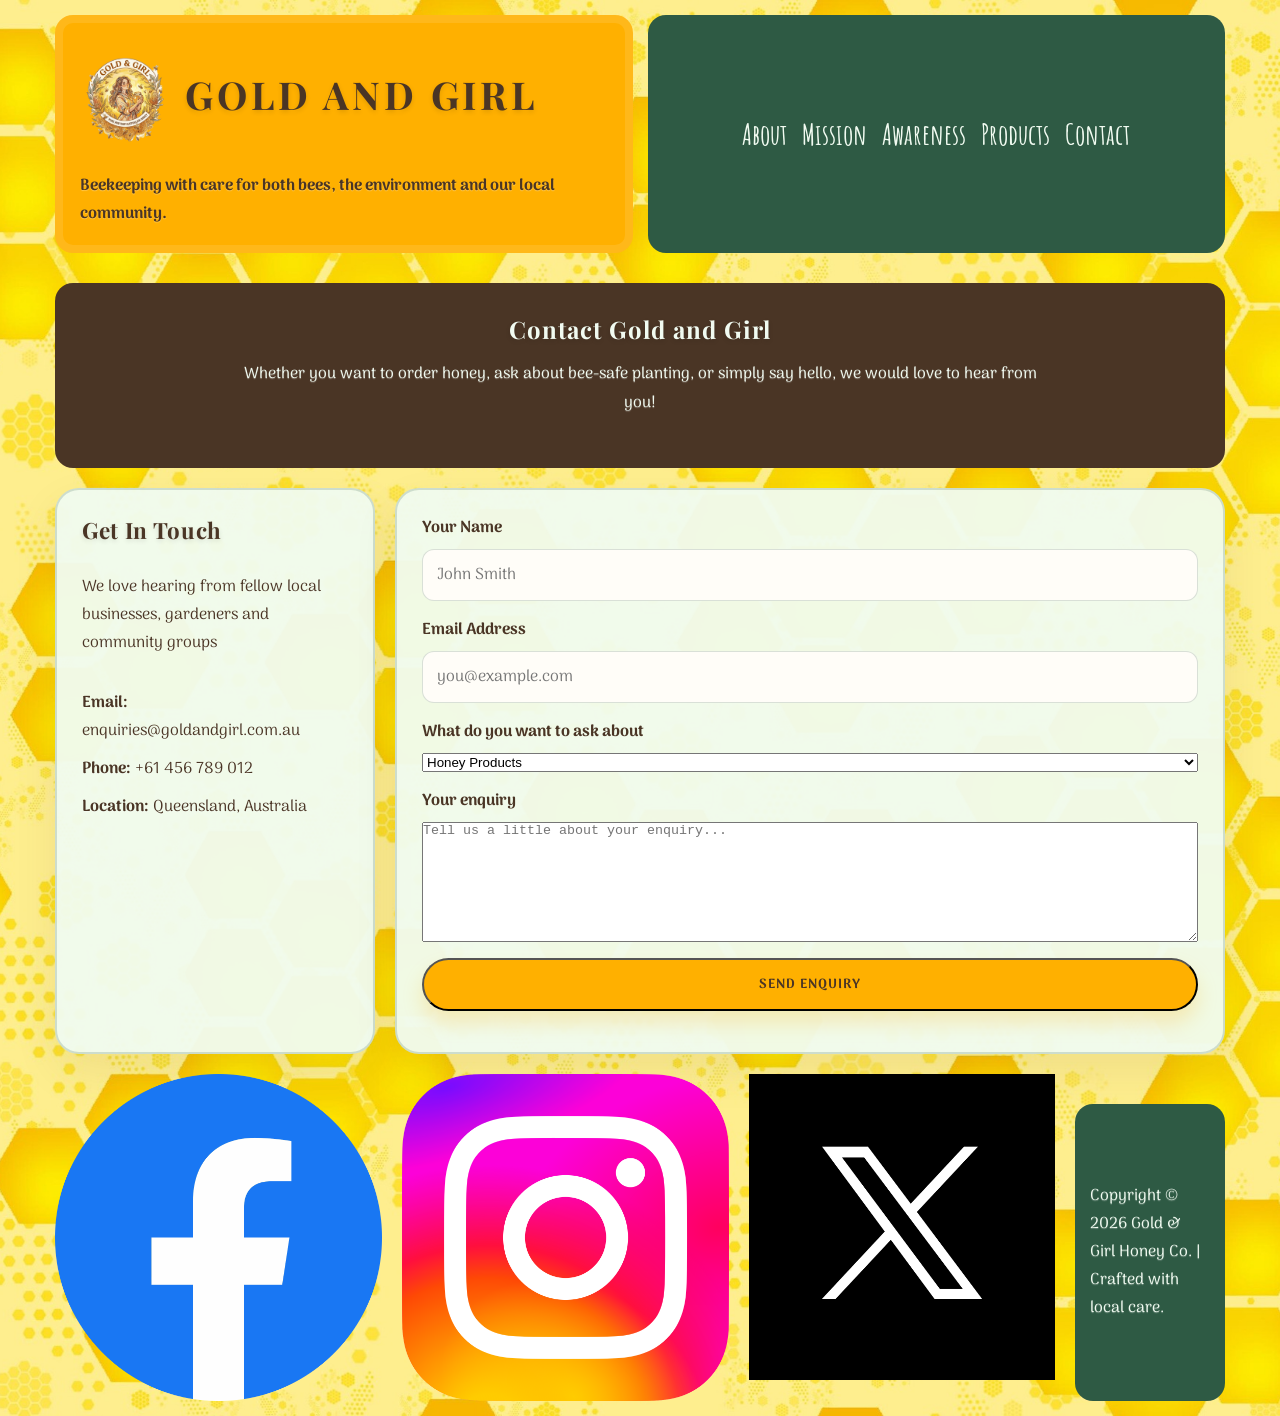
==== contacts.html @ 27033f19 "Add contact page with form and social links Create a new contacts.html page featuring an enquiry for" ====
<!DOCTYPE html>
<html lang="en">
<head>
    <meta charset="UTF-8">
    <meta name="viewport" content="width=device-width, initial-scale=1.0">
    <title>Contact Gold and Girl</title>
    <link rel="stylesheet" href="style.css">
</head>
<body>
    <header class="main-header">
        <div class="header-title">
            <div class="logo-heading">
                <img src= "images/GoldNGirlLOGO.png" alt="Gold and Girl Logo" class="logo">
                <h1>Gold and Girl</h1>
            </div>
            <p> Beekeeping with care for both bees, the environment and our local community.</p>
        </div>
        <nav class ="header-links">
            <a href="index.html#about">About</a>
            <a href="index.html#mission">Mission</a>
            <a href="index.html#awareness">Awareness</a>
            <a href="index.html#products">Products</a>
            <a href="contacts.html">Contact</a>
        </nav>
    </header>

    <main class="contacts-page">
        <section class="content-cta contact hero">
            <div>
                <h2>Contact Gold and Girl</h2>
                <p>Whether you want to order honey, ask about bee-safe planting, or simply say hello, we would love to hear from you!</p>
            </div>
        </section>

        <section class="contact-layout">
            <div class="contact-card contact-details">
                <h3>Get In Touch</h3>
                <p>We love hearing from fellow local businesses, gardeners and community groups</pp>
                <ul>
                    <li><strong>Email:</strong> enquiries@goldandgirl.com.au</li>
                    <li><strong>Phone:</strong> +61 456 789 012</li>
                    <li><strong>Location:</strong> Queensland, Australia</li>
                </ul>
            </div>

            <div class="contact-card">
                <form id="enquiry-form" class="contact-form">
                    <div class="form-row">
                        <label for="name">Your Name</label>
                        <input id="name" name="name" type="text" placeholder="John Smith" error-message="Please enter your name." required>
                    </div>

                    <div class="form-row">
                        <label for="email">Email Address</label>
                        <input id="email" name="email" type="email" placeholder="you@example.com" required>
                    </div>

                    <div class="form-row">
                        <label for="topic">What do you want to ask about</label>
                        <select id="topic" name="topic">
                            <option value="honey">Honey Products</option>
                            <option value="bees">Bee health and awareness</option>
                            <option value="order">Ordering or delivery</option>
                            <option value="other">Something else</option>
                        </select>
                    </div>

                    <div class="form-row">
                        <label for="message">Your enquiry</label>
                        <textarea id="message" name="message" rows="5" placeholder="Tell us a little about your enquiry..." required></textarea>
                    </div>

                    <button type="submit" class="btn">Send enquiry</button>
                    <div id="form-message" class="form-message" role="status" aria-live="polite">
                </form>
            </div>
        </section>
    </main>

    <social class="contact-socials">
        <a href="www.facebook.com" target="_blank" rel="noopener noreferrer">
            <img src="images/Facebook_logo.png" alt="Facebook Icon">
        </a>

        <a href="www.instagram.com" target="_blank" rel="noopener noreferrer">
            <img src="images/Instagram_logo.png" alt="instagram logo">
        </a>

        <a href="www.x.com" target="_blank" rel="noopener noreferrer">
            <img src="images/Twitter_logo.jpg" alt="X logo">
        </a>

    <footer class="main-footer">
        <p>Copyright © 2026 Gold & Girl Honey Co. | Crafted with local care. </p>
    </footer>

    <script>
        const form = document.getElementById('enquiry-form');
        const messageBox = document.getElementById('form-message');

        form.addEventListener('submit', function (event) {
            event.preventDefault();

            const name = document.getElementById('name').value.trim();
            const email = document.getElementById('email').value.trim();
            const topic = document.getElementById('topic').value;
            const message = document.getElementById('message').value.trim();

            if (!name || !email || !message) {
                messageBox.textContent = 'Please complete your name, email and enquiry before sending.';
                messageBox.className = 'form-message';
                return
            }

            let topicLabel = 'your enquiry';
            if (topic ==='honey'){
                topicLabel = 'honey order or product question';
            } else if (topic === 'bees') {
                topicLabel = 'bee health and awareness question';
            } else if (topic === 'order') {
                topicLabel = 'ordering or delivery enquiry';
            }

            messageBox.textContent = 'Thanks ${name}! Your ${topicLabel} has been recieved. We will reply to ${email} shortly.';
            messageBox.className = 'form-message success';
            form.reset();

        });
    </script>

</body>
</html>
---- style.css ----
/* ========================================================================== */
/* 1. GOOGLE FONTS IMPORT                                                     */
/* ========================================================================== */
/* This line loads custom fonts from Google so the page text looks nicer. */
@import url('https://fonts.googleapis.com/css2?family=Amatic+SC:wght@700&family=Arima:wght@400;700&family=Playfair+Display:wght@600;700&display=swap');

/* ========================================================================== */
/* 2. BRAND COLOR VARIABLES                                                   */
/* ========================================================================== */
/* The :root selector is the top-level element that holds variables we can reuse. */
:root {
    /* These are named colors that we can use throughout t  he stylesheet. */
    --amber-flame: #FFB000;    /* A warm gold color for buttons and highlights. */
    --carrot-orange: #EA8D22;  /* A stronger orange used for hover and bright accents. */
    --deep-walnut: #4A3525;    /* A dark brown color for text and headings. */
    --mint-cream: #F1FBF1;     /* A soft pale background color for the page. */
    --hunter-green: #2E5A44;   /* A rich green for links and footer background. */
}

/* ========================================================================== */
/* 3. GLOBAL RESET & BASE STYLES                                              */
/* ========================================================================== */
/* This block sets simple base rules for all elements so layout is predictable. */
* {
    box-sizing: border-box; /* Make width and height include padding and border. */
    margin: 0;              /* Remove default browser margins around every element. */
    padding: 0;             /* Remove default browser padding from every element. */
}

html, body {
    min-height: 100%;      /* Ensure the page can grow at least to full screen height. */
}

body {
    font-family: 'Arima', 'Segoe UI', system-ui, sans-serif; /* Set the default text font for the page with strong fallbacks. */
    background-color: var(--mint-cream);        /* Use the soft background color from variables. */
    color: var(--deep-walnut);                  /* Use the dark brown color for normal text. */
    padding: 15px;                              /* Add some space around the page edges. */
    max-width: 1200px;                          /* Keep the page from becoming too wide. */
    margin: 0 auto;                             /* Center the page horizontally in the browser. */
    background-image: url('images/HexagonBackgroundPattern.jpg'); /* Add a decorative background image. */
    background-size: cover;                     /* Make the background image cover the full area. */
    background-position: center;                /* Center the background image. */
    background-repeat: no-repeat;               /* Do not repeat the background image. */
}

img {
    max-width: 100%;    /* Prevent image width from overflowing its container. */
    height: auto;       /* Keep image proportions correct when resized. */
    display: block;     /* Remove default inline spacing below images. */
}

button, .btn {
    font-family: 'Arima', system-ui, sans-serif; /* Use the same font for buttons and links styled as buttons. */
}

/* ========================================================================== */
/* 4. TYPOGRAPHY RULES                                                        */
/* ========================================================================== */
/* These rules control how headings and text appear on the page. */
h1, h2, h3, h4, h5, h6 {
    font-family: 'Playfair Display', Georgia, serif; /* Use a serif font for headings. */
    font-optical-sizing: auto;                       /* Let the browser choose the best font shape. */
    font-weight: 700;                               /* Make headings bold. */
    letter-spacing: 0.03em;                         /* Add a little space between letters. */
    text-shadow: 0 2px 5px rgba(0, 0, 0, 0.12);      /* Add a soft shadow for a lifted look. */
}

h1 {
    font-size: clamp(2.4rem, 4vw, 4rem); /* Make the main heading responsive to screen size. */
    line-height: 1.03;                    /* Control the spacing between lines in the heading. */
}

h2 {
    letter-spacing: 0.04em; /* Slightly more space between letters for section headings. */
}

p, span, li, a {
    font-family: 'Arima', system-ui, sans-serif; /* Use the body font for normal text and links. */
    line-height: 1.75;                            /* Increase line spacing for readability. */
}

p, li {
    text-shadow: 0 1px 1px rgba(255, 255, 255, 0.3); /* Light shadow to soften dark text on bright backgrounds. */
}

/* ========================================================================== */
/* 5. WIREFRAME LAYOUT STYLES                                                 */
/* ========================================================================== */

.main-header {
    display: flex;      /* Use flexible layout to place header items side by side. */
    flex-wrap: wrap;    /* Allow items to wrap onto a new line on smaller screens. */
    gap: 15px;          /* Add space between header items. */
    margin-bottom: 30px;/* Add space below the header. */
}

.header-title {
    flex: 1 1 320px;    /* Allow the title area to grow and shrink with the screen. */
    background-color: var(--amber-flame); /* Use the warm gold background color. */
    color: var(--deep-walnut);             /* Dark text on the golden background. */
    padding: 25px;                        /* Add internal spacing inside the box. */
    text-align: left;                     /* Align text to the left edge. */
    border-radius: 18px;                  /* Round the corners of the box. */
    box-shadow: inset 0 0 0 8px rgba(255, 255, 255, 0.1); /* Add a subtle inner outline. */
    display: flex;                        /* Use a vertical flex layout inside the title box. */
    flex-direction: column;               /* Stack the logo and text vertically. */
    gap: 12px;                            /* Add space between items in the box. */
}

.logo-heading {
    display: flex;      /* Place logo image and title side by side. */
    align-items: center;/* Center items vertically within the row. */
    gap: 15px;          /* Add space between the logo and the title. */
    flex-wrap: nowrap;  /* Keep the logo and title on the same line if possible. */
}

.header-title h1 {
    font-size: clamp(1.7rem, 3vw, 2.6rem); /* Make the heading resize on smaller screens. */
    margin: 0;                             /* Remove default spacing around the heading. */
    text-transform: uppercase;             /* Make the heading text all uppercase. */
    letter-spacing: 0.1em;                 /* Add extra spacing between letters. */
    white-space: nowrap;                   /* Prevent the heading from wrapping to a new line. */
}

.logo {
    display: block;       /* Make the logo behave like a block-level item. */
    max-width: 90px;      /* Keep the logo from growing too large. */
    margin: 0;            /* Remove any default margins. */
    flex-shrink: 0;       /* Prevent the logo from shrinking smaller than its size. */
}

.header-title p {
    margin-top: 10px;     /* Add space above the description text. */
    font-size: 1rem;      /* Use a normal readable size for the paragraph. */
    font-weight: 700;     /* Make the description text slightly bolder. */
}

.header-links {
    flex: 1 1 320px;      /* Allow the navigation box to grow and shrink too. */
    background-color: var(--hunter-green); /* Use the dark green background. */
    display: flex;        /* Use flex layout for the links. */
    justify-content: center; /* Center the links horizontally. */
    align-items: center;  /* Center the links vertically. */
    gap: 15px;            /* Add space between each link. */
    padding: 25px;        /* Add padding inside the navigation box. */
    border-radius: 18px;  /* Round the corners of the navigation box. */
}

.header-links a {
    font-family: 'Amatic SC', 'Segoe UI', system-ui, sans-serif; /* Use a handwritten-style font for the links with fallbacks. */
    font-size: 1.8rem;                    /* Make the navigation links larger. */
    font-weight: 700;                     /* Make the links bold. */
    color: var(--mint-cream);             /* Use pale text on the dark green background. */
    text-decoration: none;                /* Remove the underline from the links. */
    transition: color 0.2s ease;          /* Smoothly change the color on hover. */
}

.header-links a:hover {
    color: var(--carrot-orange); /* Change link color when the mouse moves over it. */
}

.hero-section {
    position: relative;                     /* Allow layered decorations inside this section. */
    overflow: hidden;                       /* Hide anything that spills outside the section edges. */
    background-color: rgba(241, 251, 241, 0.95); /* Light panel color for the hero area. */
    color: var(--deep-walnut);              /* Dark text color inside the hero area. */
    min-height: 260px;                      /* Give the hero section a minimum height. */
    display: flex;                          /* Use flex layout to center its content. */
    justify-content: center;                /* Center content horizontally. */
    align-items: center;                    /* Center content vertically. */
    text-align: center;                     /* Center the text inside. */
    padding: 40px 30px;                     /* Add padding inside the hero area. */
    border-radius: 18px;                    /* Round the corners of the hero section. */
    border: 3px solid var(--deep-walnut);   /* Add a dark border around the hero section. */
    box-shadow: 0 18px 36px rgba(74, 53, 37, 0.12); /* Add a soft shadow for depth. */
    margin-bottom: 30px;                    /* Add space below the hero section. */
}

.hero-section::before {
    content: '';
    /* This adds a decorative image behind the hero content. */
    position: absolute;
    right: -18%;
    top: 50%;
    width: 420px;
    height: 420px;
    transform: translateY(-50%) rotate(8deg);
    background: url('images/GoldAndGirlHoneyPic.jpg') center/contain no-repeat;
    opacity: 0.18;                           /* Make it very subtle. */
    filter: blur(0.7px);                     /* Slightly blur the decoration. */
    pointer-events: none;                    /* Prevent the decoration from catching mouse clicks. */
}

.hero-section > div {
    position: relative; /* Keep the hero text above the decorative background. */
    z-index: 1;         /* Ensure the text stays in front. */
}

.hero-section h2 {
    font-size: clamp(2.4rem, 4vw, 3.8rem); /* Make the hero headline scale with screen width. */
    margin-bottom: 18px;                  /* Add space below the headline. */
    text-transform: uppercase;            /* Make the headline all uppercase letters. */
    letter-spacing: 0.08em;               /* Slightly space out the letters. */
}

.hero-section p {
    max-width: 760px;     /* Limit the line length for easier reading. */
    margin: 0 auto 25px;  /* Center the paragraph and add space below it. */
    line-height: 1.85;    /* Make the text lines more readable. */
    letter-spacing: 0.01em;
}

.bee-flight-section,
.product-showcase {
    padding: 25px 0;      /* Add vertical space above and below these sections. */
    margin-bottom: 30px;  /* Add extra space below each section. */
}

.bee-flight-card,
.product-card {
    display: flex;        /* Use flex layout to position inner elements. */
    flex-wrap: wrap;      /* Allow content to wrap on narrow screens. */
    gap: 25px;            /* Add space between the card contents. */
    align-items: center;  /* Align content vertically within the card. */
    background-color: rgba(241, 251, 241, 0.95); /* Light card background. */
    border: 2px solid rgba(46, 90, 68, 0.18);    /* Soft border around the card. */
    border-radius: 24px;
    box-shadow: 0 18px 45px rgba(74, 53, 37, 0.08); /* Light shadow for depth. */
    padding: 25px;
    overflow: hidden;     /* Hide overflow from child elements. */
    position: relative;   /* Allow absolute-positioned decorations inside. */
    background-image: radial-gradient(circle at top left, rgba(255, 176, 0, 0.08), transparent 16%),
        radial-gradient(circle at bottom right, rgba(255, 212, 134, 0.08), transparent 22%);
    /* Very subtle gradient decoration in the card background. */
}

.bee-flight-card > * {
    position: relative;   /* Keep child items above any decorative background. */
    z-index: 1;           /* Ensure the text and video show in front. */
}

.product-card::before {
    content: '';
    position: absolute;
    right: -10px;
    bottom: -10px;
    width: 260px;
    height: 260px;
    background: url('images/GoldAndGirlHoneyPic.jpg') center/contain no-repeat;
    opacity: 0.12;
    transform: rotate(10deg);
    pointer-events: none;
    /* Decorative background image for product cards. */
}

.product-card > * {
    position: relative; /* Keep the card content above the decoration. */
    z-index: 1;
}

.product-grid {
    display: grid;                 /* Use a grid layout for the products. */
    grid-template-columns: repeat(3, minmax(240px, 1fr)); /* Three columns that shrink but never get smaller than 240px. */
    gap: 20px;                     /* Add space between product cards. */
    margin-top: 30px;              /* Add space above the product grid. */
}

.product-item {
    background-color: rgba(241, 251, 241, 0.98); /* Light background for the product card. */
    border: 2px solid rgba(46, 90, 68, 0.18);    /* Soft green border. */
    border-radius: 24px;                      /* Round the card corners. */
    padding: 22px;                            /* Add space inside the card. */
    box-shadow: 0 18px 30px rgba(74, 53, 37, 0.08); /* Soft drop shadow. */
    display: flex;                            /* Use flex so the card can stack content vertically. */
    flex-direction: column;                   /* Stack child elements top to bottom. */
    gap: 16px;                                /* Add space between child elements. */
}

.product-item-img {
    width: 100%;      /* Make the image fill the card width. */
    height: 180px;    /* Fix the image height so cards line up nicely. */
    object-fit: cover;/* Crop the image to fill the box without stretching. */
    border-radius: 18px; /* Round the image corners. */
}

.product-item h3 {
    margin: 0;        /* Remove default heading margin. */
    font-size: 1.4rem; /* Make the product title a little larger. */
}

.product-item ul {
    list-style: none; /* Remove default bullet styling from the list. */
    padding: 0;
    margin: 0;
    display: grid;    /* Use a grid so list items stack cleanly with gaps. */
    gap: 8px;         /* Add space between list items. */
}

.product-item li {
    position: relative; /* Allow a custom bullet to be positioned. */
    padding-left: 22px; /* Make room for the custom bullet. */
    line-height: 1.6;   /* Increase line spacing for readability. */
}

.product-item li::before {
    content: '•';         /* Add a custom bullet character before each item. */
    position: absolute;   /* Position it absolutely inside the list item. */
    left: 0;              /* Place it at the left edge. */
    color: var(--carrot-orange); /* Use the accent orange for the bullet. */
}

.product-note {
    margin-top: auto;      /* Push this note to the bottom of the card if space allows. */
    color: var(--deep-walnut);
    opacity: 0.8;          /* Make the note a little lighter than regular text. */
    font-size: 0.95rem;    /* Slightly smaller text for the note. */
}

.product-action {
    display: flex;         /* Arrange the price and button in a row. */
    align-items: center;   /* Align the price and button vertically. */
    justify-content: space-between; /* Put them at opposite ends of the row. */
    gap: 12px;             /* Add space between the price and button. */
    margin-top: 12px;      /* Add space above this action row. */
}

.price {
    font-weight: 700;      /* Make the price bold. */
    color: var(--deep-walnut); /* Use dark color for readability. */
    background: rgba(255, 176, 0, 0.08); /* Add a soft gold background. */
    padding: 8px 12px;     /* Give the price some padding. */
    border-radius: 12px;   /* Round the edges of the price badge. */
}

@media (max-width: 920px) {
    .product-grid {
        grid-template-columns: 1fr; /* On smaller screens, stack product cards vertically. */
    }
}

.bee-flight-text,
.product-copy {
    flex: 1; /* Allow text blocks to take up available space inside their containers. */
}

.bee-flight-text h2,
.product-copy h2 {
    margin-bottom: 15px; /* Add space below section headings. */
}

.bee-flight-text p,
.product-copy p {
    margin-bottom: 15px; /* Add space below paragraphs. */
    line-height: 1.7;    /* Make paragraph text easier to read. */
}

.product-card {
    flex-wrap: wrap; /* Allow product card content to wrap on narrow screens. */
}

.jar-img {
    width: min(100%, 400px); /* Limit jar image width to 400px but allow it to shrink. */
    border-radius: 24px;
    box-shadow: 0 15px 40px rgba(74, 53, 37, 0.14); /* Add a soft shadow to the jar image. */
}

.product-copy ul {
    list-style: none; /* Remove default bullet points from this list too. */
    padding: 0;
    margin: 0 0 18px;
    display: grid;
    gap: 10px;
}

.product-copy li {
    position: relative;
    padding-left: 24px; /* Add room for the custom bullet. */
    line-height: 1.7;
}

.product-copy li::before {
    content: '•';
    position: absolute;
    left: 0;
    color: var(--carrot-orange); /* Use the same orange bullet style. */
}

.btn {
    display: inline-block; /* Make the button behave like text but with block properties. */
    padding: 14px 28px;    /* Add space inside the button. */
    border-radius: 999px;  /* Make the button pill-shaped. */
    background-color: var(--amber-flame); /* Use the warm gold color for buttons. */
    color: var(--deep-walnut);            /* Dark text on the button. */
    text-decoration: none; /* Remove the underline from link buttons. */
    font-weight: 700;      /* Make button text bold. */
    letter-spacing: 0.08em;/* Add space between letters in button text. */
    text-transform: uppercase; /* Make button text uppercase. */
    box-shadow: 0 12px 20px rgba(255, 176, 0, 0.22); /* Soft glow around the button. */
    transition: transform 0.2s ease, background-color 0.2s ease, box-shadow 0.2s ease;
    /* Smooth transition for hover effects. */
}

.btn:hover {
    transform: translateY(-2px); /* Slightly lift the button when hovered. */
    background-color: var(--carrot-orange); /* Darken the button on hover. */
}

.btn-light {
    background-color: var(--mint-cream); /* A lighter button style with a pale background. */
    color: var(--deep-walnut);           /* Dark text for contrast. */
}

main {
    display: flex;        /* Use flex layout to stack the main content sections. */
    flex-direction: column;/* Stack sections vertically. */
    gap: 20px;            /* Add space between main sections. */
}

.content-about,
.content-cta {
    padding: 30px;        /* Add padding inside these content sections. */
    border-radius: 18px;  /* Round the corners of the sections. */
}

.content-about {
    background-color: var(--mint-cream); /* Use a pale background for these text sections. */
    border: 3px solid var(--hunter-green); /* Add a green border around the section. */
    color: var(--deep-walnut);            /* Use dark text. */
    display: grid;                        /* Use grid layout to place text and images side by side. */
    grid-template-columns: minmax(0, 1fr) minmax(240px, 360px); /* Two columns: text and image. */
    gap: 25px;                            /* Add space between the columns. */
    align-items: center;                  /* Align content vertically in the center. */
}

.content-about .about-text {
    text-align: left; /* Keep the about text aligned to the left side. */
}

.content-about h2 {
    margin-bottom: 15px; /* Add space under each section heading. */
}

.content-about p {
    margin-bottom: 15px; /* Add space below paragraphs. */
    line-height: 1.8;    /* Make paragraphs easier to read. */
}

.product-img {
    width: 100%;        /* Make the section image fill its column width. */
    border-radius: 18px; /* Round the image corners. */
    box-shadow: 0 10px 30px rgba(74, 53, 37, 0.15); /* Add a soft shadow around the image. */
}

.content-cta {
    background-color: var(--deep-walnut); /* Use a dark background for the call-to-action section. */
    color: var(--mint-cream);             /* Use pale text on the dark background. */
    text-align: center;                   /* Center the content inside. */
}

.content-cta h2 {
    margin-bottom: 15px; /* Add space under the call-to-action heading. */
}

.content-cta p {
    margin-bottom: 20px; /* Add space below call-to-action paragraphs. */
    max-width: 820px;    /* Limit line length for readability. */
    margin-left: auto;   /* Center the paragraph block. */
    margin-right: auto;  /* Center the paragraph block. */
    line-height: 1.8;
}

.product-video {
    width: min(100%, 560px); /* Make the video responsive up to 560px wide. */
    border-radius: 24px;     /* Round the video corners. */
    box-shadow: 0 18px 40px rgba(74, 53, 37, 0.14); /* Add a soft shadow under the video. */
}



.main-footer {
    background-color: var(--hunter-green); /* Use the dark footer background color. */
    color: var(--mint-cream);             /* Make footer text light. */
    min-height: 60px;                     /* Give the footer a minimum height. */
    display: flex;                        /* Use flex layout to center content. */
    justify-content: center;              /* Center the footer text horizontally. */
    align-items: center;                  /* Center the footer text vertically. */
    padding: 15px;                        /* Add padding inside the footer. */
    border-radius: 18px;                  /* Round the footer corners too. */
    margin-top: 30px;                     /* Add space above the footer. */
}

.contact-page {
    display: flex;        /* Use flex layout to arrange contact form and info side by side. */
    flex-wrap: wrap;      /* Allow content to wrap on smaller screens. */
    gap: 30px;            /* Add space between the two main sections. */
    padding: 30px;        /* Add padding inside the contact page section. */
    background-color: var(--mint-cream); /* Use a light background for the contact page. */
    border-radius: 18px;  /* Round the corners of the contact page section. */
    border: 3px solid var(--hunter-green); /* Add a green border around the contact page section. */
}

.contact-socials {
    display: flex;        /* Use flex layout for social links. */
    gap: 20px;            /* Add space between social icons. */
    justify-content: center; /* Center the social links horizontally. */
    margin-top: 20px;     /* Add space above the social links. */
}

.contact-hero{
    background-color: var(--deep-walnut); /* Use a dark background for the contact hero section. */
    color: var(--mint-cream);             /* Make text light on the dark background. */
    text-align: center;                   /* Center the content inside. */
    padding: 30px;                        /* Add padding inside the hero section. */
    border-radius: 18px;                  /* Round the corners of the hero section. */
}

.contact-layout {
    display: grid;        /* Use grid layout to arrange contact form and info side by side. */
    grid-template-columns: minmax(250px, 320px) minmax(0, 1fr); /* Create two equal columns. */
    gap: 20px;            /* Add space between the two main sections. */
}

.contact-card {
    background-color: rgba(241, 251, 241, 0.95); /* Light card background for contact info. */
    border: 2px solid rgba(46, 90, 68, 0.18);    /* Soft border around the card. */
    border-radius: 24px;                      /* Round the corners of the card. */
    box-shadow: 0 18px 45px rgba(74, 53, 37, 0.08); /* Light shadow for depth. */
    padding: 25px;                            /* Add space inside the card. */
    display: flex;                            /* Use flex layout to arrange content inside the card. */
    flex-direction: column;                   /* Stack child elements vertically. */
    gap: 16px;                                /* Add space between child elements. */
}

.contact-details h3 {
    margin-bottom: 12px;        /* Remove default heading margin. */
    font-size: 1.4rem; /* Make the contact detail title a little larger. */
}

.contact-details p {
    margin-bottom: 16px;                  /* Remove default paragraph margin. */
}

.contact-details ul {
    list-style: none; /* Remove default bullet styling from the list. */
    padding: 0;
    margin: 0;
    display: grid;    /* Use a grid so list items stack cleanly with gaps. */
    gap: 10px;         /* Add space between list items. */
}

.contact-form {
    display: flex;        /* Use flex layout to arrange form fields vertically. */
    flex-direction: column; /* Stack form fields on top of each other. */
    gap: 16px;            /* Add space between form fields. */
}

.form-row{
    display: flex;        /* Use flex layout to arrange label and input side by side. */
    flex-direction: column; /* Stack label and input vertically on smaller screens. */
    gap: 8px;             /* Add space between label and input. */
}

.form-row label {
    font-weight: 700;     /* Make the label text bold. */
    color: var(--deep-walnut); /* Use dark color for labels. */
}

.form-row input,
.form-row textarea
.form-row select {
    padding: 12px 14px;        /* Add padding inside input fields. */
    border-radius: 12px;   /* Round the corners of input fields. */
    border: 1px solid rgba(46, 90, 68, 0.18); /* Soft border around input fields. */
    font-family: 'Arima', system-ui, sans-serif; /* Use the same font for inputs. */
    font-size: 1rem;      /* Set a readable font size for inputs. */
    background-color: #fffdf8; /* Light background for input fields. */
}

.form-row textarea {
    min-height: 120px;    /* Ensure the textarea is tall enough for multiple lines. */
    resize: vertical;     /* Allow users to resize the textarea vertically only. */
}

.form-message.success {
    color: var(--hunter-green); /* Use green color for success messages. */
    font-weight: 700;           /* Make the success message bold. */
}


@media (max-width: 920px) {
    .product-grid {
        grid-template-columns: 1fr; /* Stack products vertically on narrower screens. */
    }
    .bee-flight-card,
    .product-card {
        flex-direction: column; /* Stack card contents vertically on smaller screens. */
    }
    .contact-layout {
        grid-template-columns: 1fr; /* Stack contact form and info vertically on smaller screens. */
    }
}
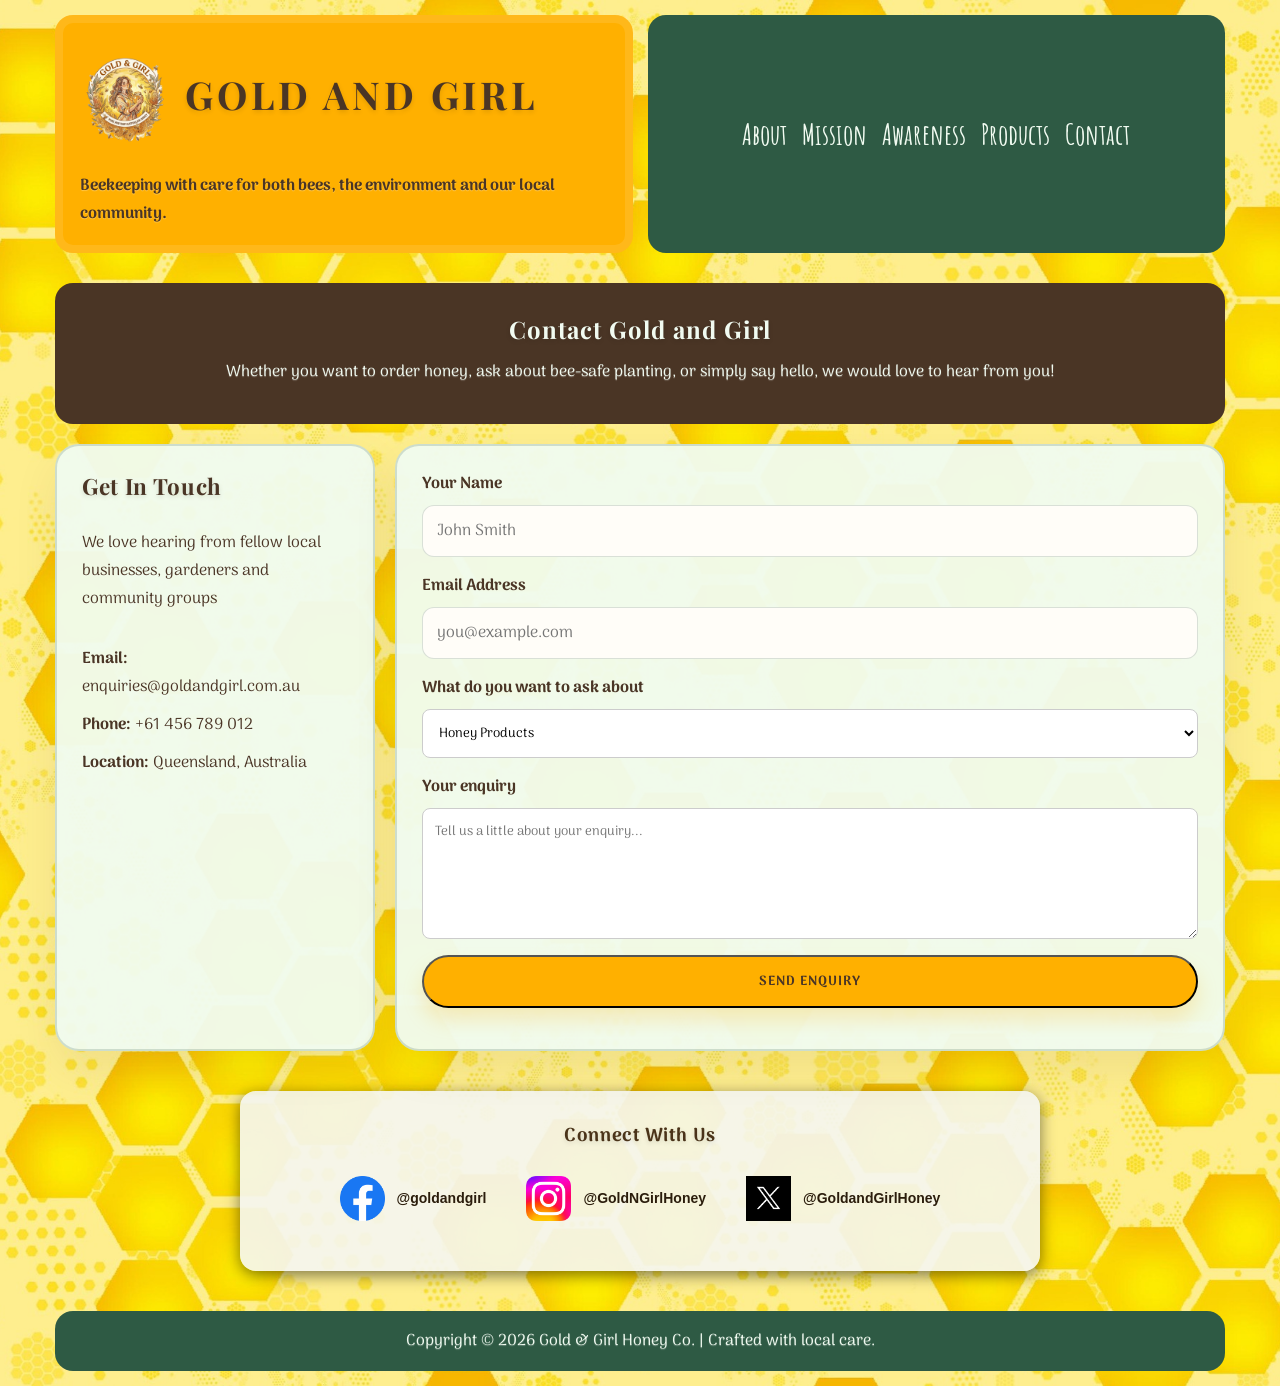
==== commit e01cb570: "Fix contact page HTML and add socials styling Correct HTML errors and enhance contact page layout an" ====
--- a/contacts.html
+++ b/contacts.html
@@ -35,7 +35,7 @@
         <section class="contact-layout">
             <div class="contact-card contact-details">
                 <h3>Get In Touch</h3>
-                <p>We love hearing from fellow local businesses, gardeners and community groups</pp>
+                <p>We love hearing from fellow local businesses, gardeners and community groups</p>
                 <ul>
                     <li><strong>Email:</strong> enquiries@goldandgirl.com.au</li>
                     <li><strong>Phone:</strong> +61 456 789 012</li>
@@ -71,24 +71,31 @@
                     </div>
 
                     <button type="submit" class="btn">Send enquiry</button>
-                    <div id="form-message" class="form-message" role="status" aria-live="polite">
+                    <div id="form-message" class="form-message" role="status" aria-live="polite"></div>
                 </form>
             </div>
         </section>
     </main>
 
-    <social class="contact-socials">
-        <a href="www.facebook.com" target="_blank" rel="noopener noreferrer">
-            <img src="images/Facebook_logo.png" alt="Facebook Icon">
-        </a>
+    <section class="socials-section">
+        <h3>Connect With Us</h3>
+        <div class="contact-socials">
+            <a href="https://www.facebook.com" target="_blank" rel="noopener noreferrer" class="social-link-item">
+                <img src="images/Facebook_logo.png" alt="Facebook Icon">
+                <span>@goldandgirl</span>
+            </a>
 
-        <a href="www.instagram.com" target="_blank" rel="noopener noreferrer">
-            <img src="images/Instagram_logo.png" alt="instagram logo">
-        </a>
+            <a href="https://www.instagram.com" target="_blank" rel="noopener noreferrer" class="social-link-item">
+                <img src="images/Instagram_logo.png" alt="instagram logo">
+                <span>@GoldNGirlHoney</span>
+            </a>
 
-        <a href="www.x.com" target="_blank" rel="noopener noreferrer">
-            <img src="images/Twitter_logo.jpg" alt="X logo">
-        </a>
+            <a href="https://www.x.com" target="_blank" rel="noopener noreferrer" class="social-link-item">
+                <img src="images/Twitter_logo.jpg" alt="X logo">
+                <span>@GoldandGirlHoney</span>
+            </a>
+        </div>
+    </section>
 
     <footer class="main-footer">
         <p>Copyright © 2026 Gold & Girl Honey Co. | Crafted with local care. </p>
@@ -121,7 +128,7 @@
                 topicLabel = 'ordering or delivery enquiry';
             }
 
-            messageBox.textContent = 'Thanks ${name}! Your ${topicLabel} has been recieved. We will reply to ${email} shortly.';
+            messageBox.textContent = `Thanks ${name}! Your ${topicLabel} has been received. We will reply to ${email} shortly.`;
             messageBox.className = 'form-message success';
             form.reset();
 
--- a/style.css
+++ b/style.css
@@ -416,7 +416,11 @@
     flex-direction: column;/* Stack sections vertically. */
     gap: 20px;            /* Add space between main sections. */
 }
-
+.content-cta.contact.hero p {
+    max-width: 100%;      /* Gives the text more room to breathe horizontally */
+    margin: 10px auto;   /* Centers the text block inside the brown banner */
+    line-height: 1.5;    /* Makes the paragraph readable */
+}
 .content-about,
 .content-cta {
     padding: 30px;        /* Add padding inside these content sections. */
@@ -493,18 +497,100 @@
 .contact-page {
     display: flex;        /* Use flex layout to arrange contact form and info side by side. */
     flex-wrap: wrap;      /* Allow content to wrap on smaller screens. */
-    gap: 30px;            /* Add space between the two main sections. */
+    gap: 50px;            /* Add space between the two main sections. */
     padding: 30px;        /* Add padding inside the contact page section. */
     background-color: var(--mint-cream); /* Use a light background for the contact page. */
     border-radius: 18px;  /* Round the corners of the contact page section. */
     border: 3px solid var(--hunter-green); /* Add a green border around the contact page section. */
 }
 
+.socials-section {
+    background-color: rgba(245, 247, 242, 0.9);
+    border-radius: 16px;
+    padding: 30px;
+    margin: 40px auto;
+    max-width: 800px;
+    text-align: center;
+    box-shadow: 0 4px 15px rgba(0,0,0,0.5);
+}
+
+.socials-section h3 {
+    margin-top: 0;
+    margin-bottom: 25px;
+    color: #4a3319;
+    font-family: inherit;
+    
+}
+
 .contact-socials {
     display: flex;        /* Use flex layout for social links. */
-    gap: 20px;            /* Add space between social icons. */
+    gap: 30px;            /* Add space between social icons. */
     justify-content: center; /* Center the social links horizontally. */
-    margin-top: 20px;     /* Add space above the social links. */
+    margin: 20px 0;     /* Add space above the social links. */
+    gap: 40px;
+    align-items: center;
+    flex-wrap: wrap;
+}
+
+.social-link-item {
+    display: flex;
+    flex-direction: row;
+    align-items: center;
+    gap: 12px;
+    text-decoration: none;
+}
+
+.social-link-item img {
+    width: 55px;
+    height: 55px;
+    object-fit: contain;
+    transition: transform 0.2 ease;
+
+}
+
+.social-link-item span {
+    font-size: 14px;
+    font-weight: bold;
+    color: #2b1d0c;
+    font-family: sans-serif;
+}
+
+.social-link-item:hover img {
+    transform: scale(1.1);
+}
+
+.social-link-item:hover span{
+    text-decoration: underline;
+}
+
+.contact-form input,
+.contact-form select,
+.contact-form textarea {
+    width: 100%;
+    padding: 12px;
+    border: 1px solid #ccc;
+    border-radius: 8px;
+    font-family: inherit;
+    box-sizing: border-box;
+    background-color: #fff;
+}
+
+.contact-form textarea{
+    resize: vertical;
+    min-height: 120px;
+}
+
+
+
+.contact-socials img {
+    width: 45px;
+    height: 45px;
+    object-fit: contain;
+    transition: transform 0.2 ease;
+}
+
+.contact-socials a:hover img {
+    transform: scale(1.1);
 }
 
 .contact-hero{
@@ -516,8 +602,9 @@
 }
 
 .contact-layout {
-    display: grid;        /* Use grid layout to arrange contact form and info side by side. */
-    grid-template-columns: minmax(250px, 320px) minmax(0, 1fr); /* Create two equal columns. */
+    display: grid;
+    align-items: stretch;   
+    grid-template-columns: minmax(250px, 320px) minmax(0, 1fr);     /* Use grid layout to arrange contact form and info side by side. */
     gap: 20px;            /* Add space between the two main sections. */
 }
 
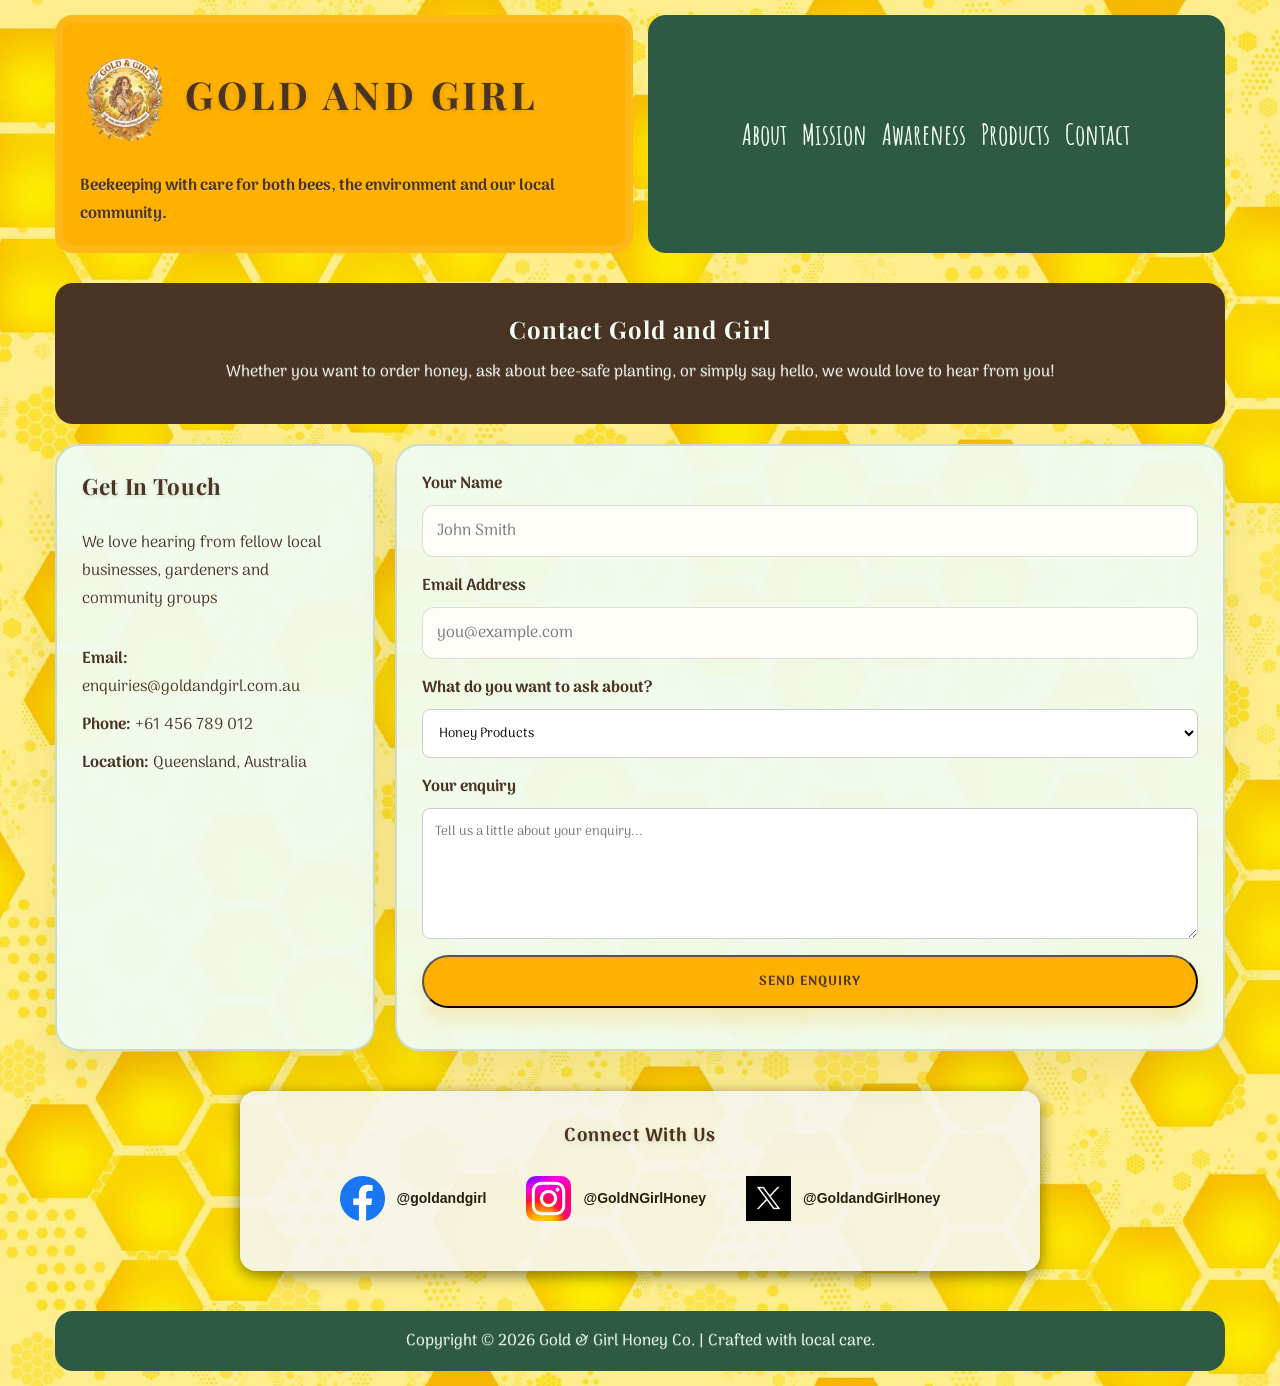
==== commit 4ba60c1b: "Refactor comments and clean up HTML/CSS documentation Remove verbose line-by-line comments from inde" ====
--- a/contacts.html
+++ b/contacts.html
@@ -6,7 +6,7 @@
     <title>Contact Gold and Girl</title>
     <link rel="stylesheet" href="style.css">
 </head>
-<body>
+<body><!-- Titlee section/header -->
     <header class="main-header">
         <div class="header-title">
             <div class="logo-heading">
@@ -15,12 +15,13 @@
             </div>
             <p> Beekeeping with care for both bees, the environment and our local community.</p>
         </div>
+        <!-- Nav links -->
         <nav class ="header-links">
             <a href="index.html#about">About</a>
             <a href="index.html#mission">Mission</a>
             <a href="index.html#awareness">Awareness</a>
             <a href="index.html#products">Products</a>
-            <a href="contacts.html">Contact</a>
+            <a href="contacts.html">Contact</a><!-- New contact page (this page) -->
         </nav>
     </header>
 
@@ -34,70 +35,76 @@
 
         <section class="contact-layout">
             <div class="contact-card contact-details">
-                <h3>Get In Touch</h3>
+                <h3>Get In Touch</h3><!-- contact layout-->
                 <p>We love hearing from fellow local businesses, gardeners and community groups</p>
                 <ul>
                     <li><strong>Email:</strong> enquiries@goldandgirl.com.au</li>
-                    <li><strong>Phone:</strong> +61 456 789 012</li>
+                    <li><strong>Phone:</strong> +61 456 789 012</li><!--all fictional info-->
                     <li><strong>Location:</strong> Queensland, Australia</li>
                 </ul>
             </div>
 
-            <div class="contact-card">
-                <form id="enquiry-form" class="contact-form">
+            <div class="contact-card"><!-- the website web3forms just told me to paste this in my .html file-->
+                 <form id="enquiry-form" class="contact-form" action="https://api.web3forms.com/submit" method="POST">
+
+                    <input type="hidden" name="access_key" value="b2ed19f0-d632-40c3-b9b5-d496e8c6b7c5">
+                        
+                    <input type="hidden" name="redirect" value="">
+
                     <div class="form-row">
-                        <label for="name">Your Name</label>
-                        <input id="name" name="name" type="text" placeholder="John Smith" error-message="Please enter your name." required>
+                        <label for="name">Your Name</label><!--website asking for name-->
+                        <input id="name" name="name" type="text" placeholder="John Smith" required><!-- Grey faint placeholder text in the textboxes-->
                     </div>
 
                     <div class="form-row">
-                        <label for="email">Email Address</label>
+                        <label for="email">Email Address</label><!-- website asking for email -->
                         <input id="email" name="email" type="email" placeholder="you@example.com" required>
                     </div>
 
-                    <div class="form-row">
-                        <label for="topic">What do you want to ask about</label>
+                    <div class="form-row"><!-- topic selection -->
+                        <label for="topic">What do you want to ask about?</label>
                         <select id="topic" name="topic">
-                            <option value="honey">Honey Products</option>
+                            <option value="honey">Honey Products</option> <!--options-->
                             <option value="bees">Bee health and awareness</option>
                             <option value="order">Ordering or delivery</option>
                             <option value="other">Something else</option>
                         </select>
                     </div>
 
-                    <div class="form-row">
+                    <div class="form-row"><!-- A 5 row wide textbox for extra info -->
                         <label for="message">Your enquiry</label>
                         <textarea id="message" name="message" rows="5" placeholder="Tell us a little about your enquiry..." required></textarea>
                     </div>
 
-                    <button type="submit" class="btn">Send enquiry</button>
+                        <button type="submit" class="btn">Send enquiry</button><!-- Submit button -->
                     <div id="form-message" class="form-message" role="status" aria-live="polite"></div>
                 </form>
             </div>
         </section>
     </main>
-
+<!-- Submit button -->
     <section class="socials-section">
         <h3>Connect With Us</h3>
         <div class="contact-socials">
-            <a href="https://www.facebook.com" target="_blank" rel="noopener noreferrer" class="social-link-item">
+            <a href="https://www.facebook.com" target="_blank" class="social-link-item"><!-- Clickable link-->
+
                 <img src="images/Facebook_logo.png" alt="Facebook Icon">
                 <span>@goldandgirl</span>
             </a>
 
-            <a href="https://www.instagram.com" target="_blank" rel="noopener noreferrer" class="social-link-item">
+            <a href="https://www.instagram.com" target="_blank" class="social-link-item"><!-- Clickable link-->
                 <img src="images/Instagram_logo.png" alt="instagram logo">
                 <span>@GoldNGirlHoney</span>
             </a>
 
-            <a href="https://www.x.com" target="_blank" rel="noopener noreferrer" class="social-link-item">
+            <a href="https://www.x.com" target="_blank" class="social-link-item"><!-- Clickable link-->
                 <img src="images/Twitter_logo.jpg" alt="X logo">
                 <span>@GoldandGirlHoney</span>
             </a>
         </div>
     </section>
 
-    <footer class="main-footer">
+    <footer class="main-footer"><!-- footer-->
         <p>Copyright © 2026 Gold & Girl Honey Co. | Crafted with local care. </p>
     </footer>
 
@@ -106,33 +113,34 @@
         const messageBox = document.getElementById('form-message');
 
         form.addEventListener('submit', function (event) {
-            event.preventDefault();
-
+            //inputs by the user
             const name = document.getElementById('name').value.trim();
             const email = document.getElementById('email').value.trim();
-            const topic = document.getElementById('topic').value;
             const message = document.getElementById('message').value.trim();
 
             if (!name || !email || !message) {
+                event.preventDefault();//stops emtpy forms from coming in
                 messageBox.textContent = 'Please complete your name, email and enquiry before sending.';
                 messageBox.className = 'form-message';
-                return
+                return;
             }
 
-            let topicLabel = 'your enquiry';
-            if (topic ==='honey'){
+            let topic = document.getElementById('topic').value;
+            let topicLabel = 'enquiry';
+    
+            if (topic === 'honey'){//checks from line 67-70 to see if the topic was about honey
                 topicLabel = 'honey order or product question';
-            } else if (topic === 'bees') {
+            } else if (topic === 'bees') {//checks from line 67-70 to see if the topic was about bees
                 topicLabel = 'bee health and awareness question';
-            } else if (topic === 'order') {
+            } else if (topic === 'order') {//checks from line 67-70 to see if the topic was about ordering
                 topicLabel = 'ordering or delivery enquiry';
-            }
+            }//if it's in the "other" category, then it doesnt need a line of text, just goes back to the default enquiry text in line 129
 
             messageBox.textContent = `Thanks ${name}! Your ${topicLabel} has been received. We will reply to ${email} shortly.`;
             messageBox.className = 'form-message success';
-            form.reset();
+            
+        });
 
-        });
     </script>
 
 </body>
--- a/style.css
+++ b/style.css
@@ -594,18 +594,18 @@
 }
 
 .contact-hero{
-    background-color: var(--deep-walnut); /* Use a dark background for the contact hero section. */
-    color: var(--mint-cream);             /* Make text light on the dark background. */
-    text-align: center;                   /* Center the content inside. */
-    padding: 30px;                        /* Add padding inside the hero section. */
-    border-radius: 18px;                  /* Round the corners of the hero section. */
+    background-color: var(--deep-walnut);
+        color: var(--mint-cream);
+    text-align: center;
+    padding: 30px;
+    border-radius: 18px;
 }
 
 .contact-layout {
     display: grid;
     align-items: stretch;   
-    grid-template-columns: minmax(250px, 320px) minmax(0, 1fr);     /* Use grid layout to arrange contact form and info side by side. */
-    gap: 20px;            /* Add space between the two main sections. */
+    grid-template-columns: minmax(250px, 320px) minmax(0, 1fr);
+        gap: 20px;
 }
 
 .contact-card {
@@ -613,10 +613,10 @@
     border: 2px solid rgba(46, 90, 68, 0.18);    /* Soft border around the card. */
     border-radius: 24px;                      /* Round the corners of the card. */
     box-shadow: 0 18px 45px rgba(74, 53, 37, 0.08); /* Light shadow for depth. */
-    padding: 25px;                            /* Add space inside the card. */
-    display: flex;                            /* Use flex layout to arrange content inside the card. */
-    flex-direction: column;                   /* Stack child elements vertically. */
-    gap: 16px;                                /* Add space between child elements. */
+    padding: 25px;
+    display: flex;
+    flex-direction: column;
+    gap: 16px;
 }
 
 .contact-details h3 {
